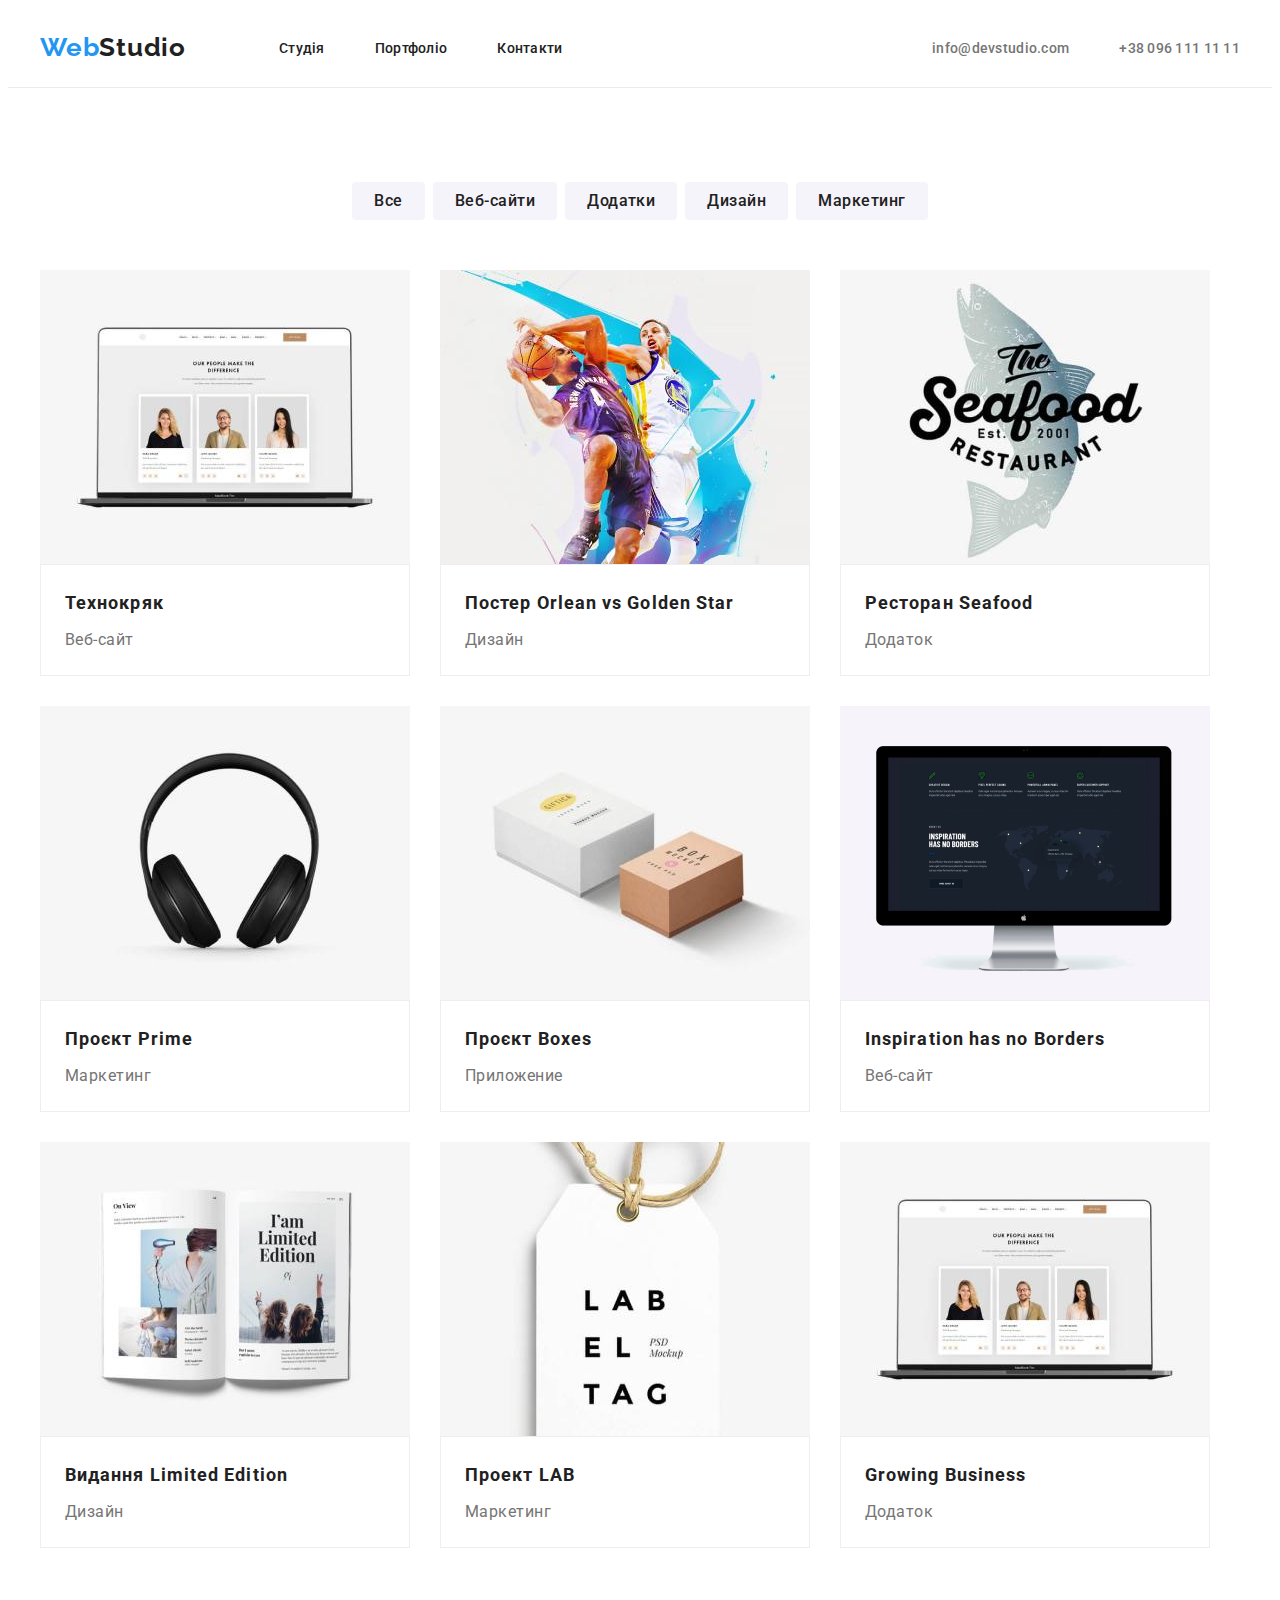
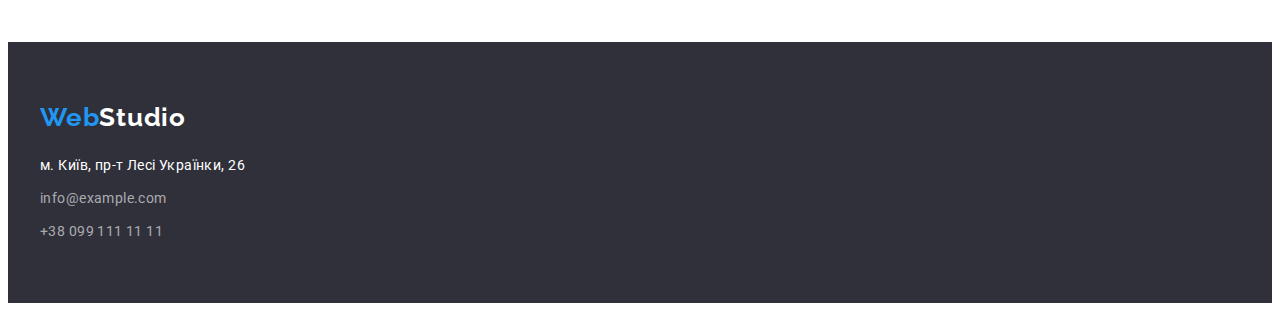
==== portfolio.html @ e96b26e4 "Copied files from previous work" ====
<!DOCTYPE html>
<html lang="uk">

<head>
    <meta charset="UTF-8">
    <meta http-equiv="X-UA-Compatible" content="IE=edge">
    <meta name="viewport" content="width=device-width, initial-scale=1.0">
    <title>Портфоліо</title>
    <link rel="preconnect" href="https://fonts.googleapis.com">
    <link rel="preconnect" href="https://fonts.gstatic.com" crossorigin>
    <link href="https://fonts.googleapis.com/css2?family=Raleway:wght@700&family=Roboto:wght@400;500;700;900&display=swap"
        rel="stylesheet">
    <link rel="stylesheet" href="https://cdnjs.cloudflare.com/ajax/libs/modern-normalize/1.1.0/modern-normalize.min.css"
        integrity="sha512-wpPYUAdjBVSE4KJnH1VR1HeZfpl1ub8YT/NKx4PuQ5NmX2tKuGu6U/JRp5y+Y8XG2tV+wKQpNHVUX03MfMFn9Q=="
        crossorigin="anonymous" referrerpolicy="no-referrer" />
    <link rel="stylesheet" href="./css/styles.css">
</head>
<body>

        <header class="header">
        
            <div class="header-list container">
                <!--Site logo-->
                <a href="./index.html" class="site-logo-header"><span class="site-logo-blue">Web</span>Studio</a>
        
                <!--Menu navigation-->
                <nav class="navigation">
                    <ul class="navigation-list li">
                        <li class="navigation-item"><a href="./index.html" class="navigation-link hover">Студія</a></li>
                        <li class="navigation-item"><a href="./portfolio.html" class="navigation-link hover">Портфоліо</a></li>
                        <li class="navigation-item"><a href="" class="navigation-link hover">Контакти</a></li>
                    </ul>
        
                </nav>
                <ul class="contact-list li">
                    <li class="contact-item"><a href="mailto:info@devstudio.com"
                            class="contact-link hover">info@devstudio.com</a></li>
                    <li class="contact-item"><a href="tel:+380961111111" class="contact-link hover">+38 096 111 11 11</a></li>
                </ul>
        
            </div>
        
        </header>
        
        
        <main>

            <section class="section">

                <div class="container">

                    <h1 class="visually-hidden">Портфоліо</h1>
                    
                    <!-- Filters -->
                    
                    <ul class="filters-list li">
                        <li class="filters-item"><button type="button" class="filters-item-btn">Все</button></li>
                        <li class="filters-item"><button type="button" class="filters-item-btn">Веб-сайти</button></li>
                        <li class="filters-item"><button type="button" class="filters-item-btn">Додатки</button></li>
                        <li class="filters-item"><button type="button" class="filters-item-btn">Дизайн</button></li>
                        <li class="filters-item"><button type="button" class="filters-item-btn">Маркетинг</button></li>
                    </ul>
                    
                    
                    <!-- Sample work -->
                    
                    <ul class="sample-list li">
                    
                        <li class="sample-item">
                            <img src="./images/img4.jpg" alt="Ноутбук, на якому відкрито сайт" width="370" height="294">
                            <div class="sample-div">
                                <h2 class="sample-title">Технокряк</h2>
                                <p class="simple-after-title">Веб-сайт</p>
                            </div>
                            
                        </li>
                    
                        <li class="sample-item">
                            <img src="./images/img5.jpg" alt="Постер з баскетболістами" width="370" height="294">
                            <div class="sample-div">
                                <h2 class="sample-title">Постер Orlean vs Golden Star</h2>
                                <p class="simple-after-title">Дизайн</p>
                            </div>
                            
                        </li>
                    
                        <li class="sample-item">
                            <img src="./images/img6.jpg" alt="Логотип застосунку ресторана" width="370" height="294">
                            <div class="sample-div">
                                <h2 class="sample-title">Ресторан <span lang="en">Seafood</span></h2>
                                <p class="simple-after-title">Додаток</p>
                            </div>
                            
                        </li>
                    
                        <li class="sample-item">
                            <img src="./images/img7.jpg" alt="Навушники" width="370" height="294">
                            <div class="sample-div">
                                <h2 class="sample-title">Проєкт <span lang="en">Prime</span></h2>
                                <p class="simple-after-title">Маркетинг</p>
                            </div>
                            
                        </li>
                    
                        <li class="sample-item">
                            <img src="./images/img8.jpg" alt="Дві коробки" width="370" height="294">
                            <div class="sample-div">
                                <h2 class="sample-title">Проєкт <span lang="en">Boxes</span></h2>
                                <p class="simple-after-title">Приложение</p>
                            </div>
                            
                        </li>
                    
                        <li class="sample-item">
                            <img src="./images/img9.jpg" alt="Монітор, на якому відкрито сайт" width="370" height="294" >
                            <div class="sample-div">
                                <h2 class="sample-title"><span lang="en">Inspiration has no Borders</span></h2>
                                <p class="simple-after-title">Веб-сайт</p>
                            </div>
                            
                        </li>
                    
                        <li class="sample-item">
                            <img src="./images/img10.jpg" alt="Відкрита книга" width="370" height="294">
                            <div class="sample-div">
                                <h2 class="sample-title">Видання <span lang="en">Limited Edition</span></h2>
                                <p class="simple-after-title">Дизайн</p>
                            </div>
                            
                        </li>
                    
                        <li class="sample-item">
                            <img src="./images/img11.jpg" alt="Бірочка на мотузку с написом" width="370" height="294">
                            <div class="sample-div">
                                <h2 class="sample-title">Проект <span lang="en">LAB</span></h2>
                                <p class="simple-after-title">Маркетинг</p>
                            </div>
                            
                        </li>
                    
                        <li class="sample-item">
                            <img src="./images/img4.jpg" alt="Ноутбук, на якому відкрито сайт" width="370" height="294">
                            <div class="sample-div">
                                <h2 class="sample-title"><span lang="en">Growing Business</span></h2>
                                <p class="simple-after-title">Додаток</p>
                            </div>
                            
                        </li>
                    </ul>

                </div>
                
            </section>
                   
        
        </main>
        
        <footer class="footer">
        
            <div class="container">
        
                <!--Site logo-->
                <a href="./index.html" class="site-logo-footer"><span class="site-logo-blue">Web</span>Studio</a>
        
        
                <address class="footer-contacts">
        
                    <ul class="footer-contacts-list li">
                        <li class="footer-contacts-item"><a
                                href="https://www.google.com.ua/maps/place/%D0%B1%D1%83%D0%BB%D1%8C%D0%B2%D0%B0%D1%80+%D0%9B%D0%B5%D1%81%D1%96+%D0%A3%D0%BA%D1%80%D0%B0%D1%97%D0%BD%D0%BA%D0%B8,+26,+%D0%9A%D0%B8%D1%97%D0%B2,+02000/@50.4265841,30.5361971,17z/data=!3m1!4b1!4m5!3m4!1s0x40d4cf0e033ecbe9:0x57a4dffefec77da0!8m2!3d50.4265807!4d30.5383858?hl=uk"
                                target="_blank" rel="noopener noreferrer nofollow" class="footer-contacts-link">м. Київ, пр-т
                                Лесі
                                Українки, 26</a></li>
                        <li class="footer-contacts-item"><a href="mailto:info@example.com"
                                class="footer-contacts-link grey">info@example.com</a></li>
                        <li class="footer-contacts-item"><a href="tel:+380991111111" class="footer-contacts-link grey">+38 099
                                111 11 11</a></li>
                    </ul>
        
                </address>
        
            </div>
        
        </footer>
   
    

</body>

</html>
---- css/styles.css ----
:root {
    --dark-color:#212121;
    --hover-color:#2196F3;
    --grey-color: #757575;
    --white-color:#fff;
    --lite-grey-color:#f5f4fa;
    
}

body {
    font-family: 'Roboto', sans-serif;
    color: var(--dark-color);
    
}
p, h1, h2, h3, h4, h5, h6 {
    margin: 0;
    padding: 0;
 }

ul {
    margin: 0;
    padding-left: 0;
}

img {
    display: block;
    max-width: 100%;
    height: auto;
}


.section {
    padding-top: 94px;
    padding-bottom: 94px;
    
}

.li {
    list-style: none;
    text-align: center;
    
}

.visually-hidden {
    position: absolute;
    white-space: nowrap;
    width: 1px;
    height: 1px;
    overflow: hidden;
    border: 0;
    padding: 0;
    clip: rect(0 0 0 0);
    clip-path: inset(50%);
    margin: -1px;
}

.hover:hover,
.hover:focus {
    color: var(--hover-color);

}

.container {
    width: 1200px;
    padding-left: 15px;
    padding-right: 15px;
    margin: 0 auto;
    
}

.header {
    padding-top: 24px;
    padding-bottom: 24px;
    border-bottom-width: 1px;
    border-bottom-style: solid;
    border-bottom-color: rgb(236, 236, 236)
    
}

.header-list {
    display: flex;
    align-items: center;
    
    
    
    }

.header-list .navigation-list, .header-list .contact-list {
    display: flex;
    align-items: center;
} 
/* Menu navigation */
.site-logo-header {
    font-family: 'Raleway', sans-serif;
    font-weight: 700;
    font-size: 26px;
    line-height: calc(31/26);
    letter-spacing: 0.03em;
    text-decoration: none;
    color: var(--dark-color);
    margin-right: 93px;
   
           
}

.site-logo-blue {
    color: var(--hover-color);
}



.navigation-item {
    margin-right: 50px;

}

.navigation-item:last-child {
    margin-right: 0;
}


.navigation-link {
    font-weight: 500;
    font-size: 14px;
    line-height: calc(16/14);
    letter-spacing: 0.02em;
    text-decoration: none;
    color: var(--dark-color);
    
    
        
}

.navigation-link:visited, .navigation-link:focus {
    color: var(--title-color);
}
.navigation-list , .navigation-list:visited {
    color: var(--dark-color);
}

.navigation-link:hover,
.navigation-linr:focus {
    color: var(--hover-color);
}

.contact-list {
    display: inline;
    margin-left: auto;
       
}

.contact-item {
    margin-left: 50px;
    margin-right: 0;
}

.contact-item:first-child {
    margin-left: 0;

}

.contact-list .contact-link {
    font-weight: 500;
    font-size: 14px;
    line-height: calc(16/14);
    letter-spacing: 0.02em;
    text-decoration: none;
    color: var(--grey-color)
}


.contact-link:hover, .contact-link:focus {
    color: var(--hover-color);
}

.contact-item > .contact-link {
    text-decoration: none;
    
}

.main-title {
    background-color: #2F303A;
    text-align: center;
    padding-top: 200px;
    padding-bottom: 200px;
}

.main-title-text {
    font-family: 'Roboto';
    font-style: normal;
    font-weight: 900;
    font-size: 44px;
    line-height: calc(60/44);
    text-align: center;
    letter-spacing: 0.06em;
    text-transform: uppercase;
    color: var(--white-color);

    max-width: 696px;
   
    
    margin-left: auto;
    margin-right: auto;
       
}

.order-btn {
    font-weight: 700;
    font-size: 16px;
    line-height: calc(30/16);
    align-items: center;
    text-align: center;
    color: var(--white-color);
    background-color: var(--hover-color);
    border: none;
    cursor: pointer;

    min-width: 216px;
    height: 50px;
    box-shadow: 0px 4px 4px rgba(0, 0, 0, 0.15);
    border-radius: 4px;
    margin-top: 30px;
    margin-left: auto;
    margin-right: auto;
    padding-left: 10px;
    padding-right: 10px;
}

    /* Filters*/

.filters-list {
    display: flex;
    gap: 8px;
    justify-content: center;
    margin-bottom: 50px;
}

.filters-item {
   
     
   }

.filters-item-btn {
    font-family: inherit;
    font-style: normal;
    font-weight: 500;
    font-size: 16px;
    line-height: 26px;
    text-align: center;
    letter-spacing: 0.03em;
    border: none;
    border-radius: 4px;

    cursor: pointer;
    color: var(--dark-color);
    background-color: #F5F4FA;
    padding: 6px 22px ;
    
}

.filters-item-btn:hover,
.filters-item-btn:focus,
.filters-item:hover,
.filters-item:focus {
    background-color: var(--hover-color);
    color: var(--white-color);
    border: none;
        border-radius: 4px;
}



/*Features*/


.features-list {
    display: flex;
    gap: 30px;
}

.features-item {
    flex-basis: calc((100%-60px)/4);
}

.features-title {
    font-weight: 700;
    font-size: 14px;
    line-height: calc(16/14);
    letter-spacing: 0.03em;
    text-transform: uppercase;
    text-align: left;
    color: var(--dark-color);

    margin-bottom: 10px;
}

.features-after-title {
        font-weight: 400;
        font-size: 14px;
        line-height: calc(24/14);
        letter-spacing: 0.03em;
        text-align: left;
        color: var(--grey-color);
}

/*Promo*/
.promo {
    padding-top: 0;
}

.promo-title {
    font-weight: 700;
    font-size: 36px;
    line-height: calc(42/36);
    text-align: center;
    letter-spacing: 0.03em;
    color: var(--dark-color);
    margin-bottom: 50px;
}

.promo-list {
    display: flex;
    gap: 30px;
}


/*Team*/

.team {    
    background-color: var(--lite-grey-color)
}


.team-title {
    font-style: normal;
    font-weight: 700;
    font-size: 36px;
    line-height: 42px;
    text-align: center;
    letter-spacing: 0.03em;
    color: var(--dark-color);
    margin-bottom: 50px;
    
}

.team-list {
    display: flex;
    gap: 30px;
}

.team-item {
    text-align: center;
    background-color: var(--white-color);
    
}

.team-div {
    padding-top: 30px;
    padding-bottom: 30px;
}

.team-item-title {
    font-weight: 500;
    font-size: 16px;
    line-height: calc(19/16);
    text-align: center;
    letter-spacing: 0.03em;
    color: var(--dark-color);

    margin-bottom: 10px;
    
}

.team-item-after-title {
    font-size: 16px;
    line-height: calc(19/16);
    text-align: center;
    letter-spacing: 0.03em;
    color: var(--grey-color);
    
}

/*Sample work*/

.sample-list {
    display: flex;
    flex-wrap: wrap;
    gap: 30px;
   
}

.sample-item {
    flex-basis: 370px;
    
}

.sample-div {
    padding: 20px 24px;
    border: 1px solid rgb(238, 238, 238);

}

.sample-title {
    font-weight: 700;
    font-size: 18px;
    line-height: calc(36/18);
    letter-spacing: 0.06em;
    text-align: left;
    color: var(--dark-color);
    margin-bottom: 4px;
    
}

.simple-after-title {
    font-size: 16px;
    line-height: calc(30/16);
    letter-spacing: 0.03em;
    text-align: left;
    color: var(--grey-color);
    
}


/*Footer*/

.footer {
    background-color:rgba(47, 48, 58, 1);
    padding-top: 60px;
    padding-bottom: 60px;
    
}

.footer-contacts {
    margin-top: 20px;

}

.site-logo-footer {
    font-family: 'Raleway', sans-serif;
    font-style: normal;
    font-weight: 700;
    font-size: 26px;
    line-height: calc(31/26);
    letter-spacing: 0.03em;
    color: var(--white-color);
    text-decoration: none;
    
    
}

.footer-contacts-list {
    font-style: normal;
    font-size: 14px;
    line-height: calc(24/14);
    letter-spacing: 0.03em;
    text-align: left;
    
    
}

.footer-contacts-item {
    margin-bottom: 9px;
}

.footer-contacts-item:last-child {
    margin-bottom: 0;
}

.footer-contacts-link {
    text-decoration: none
    
}

.footer-contacts-link {
    color: var(--white-color);
}

.grey {
    color: rgba(255, 255, 255, 0.6);
    ;
}

.footer-contacts-linl:hover, 
.footer-contacts-link:focus {
    color: var(--hover-color);
}
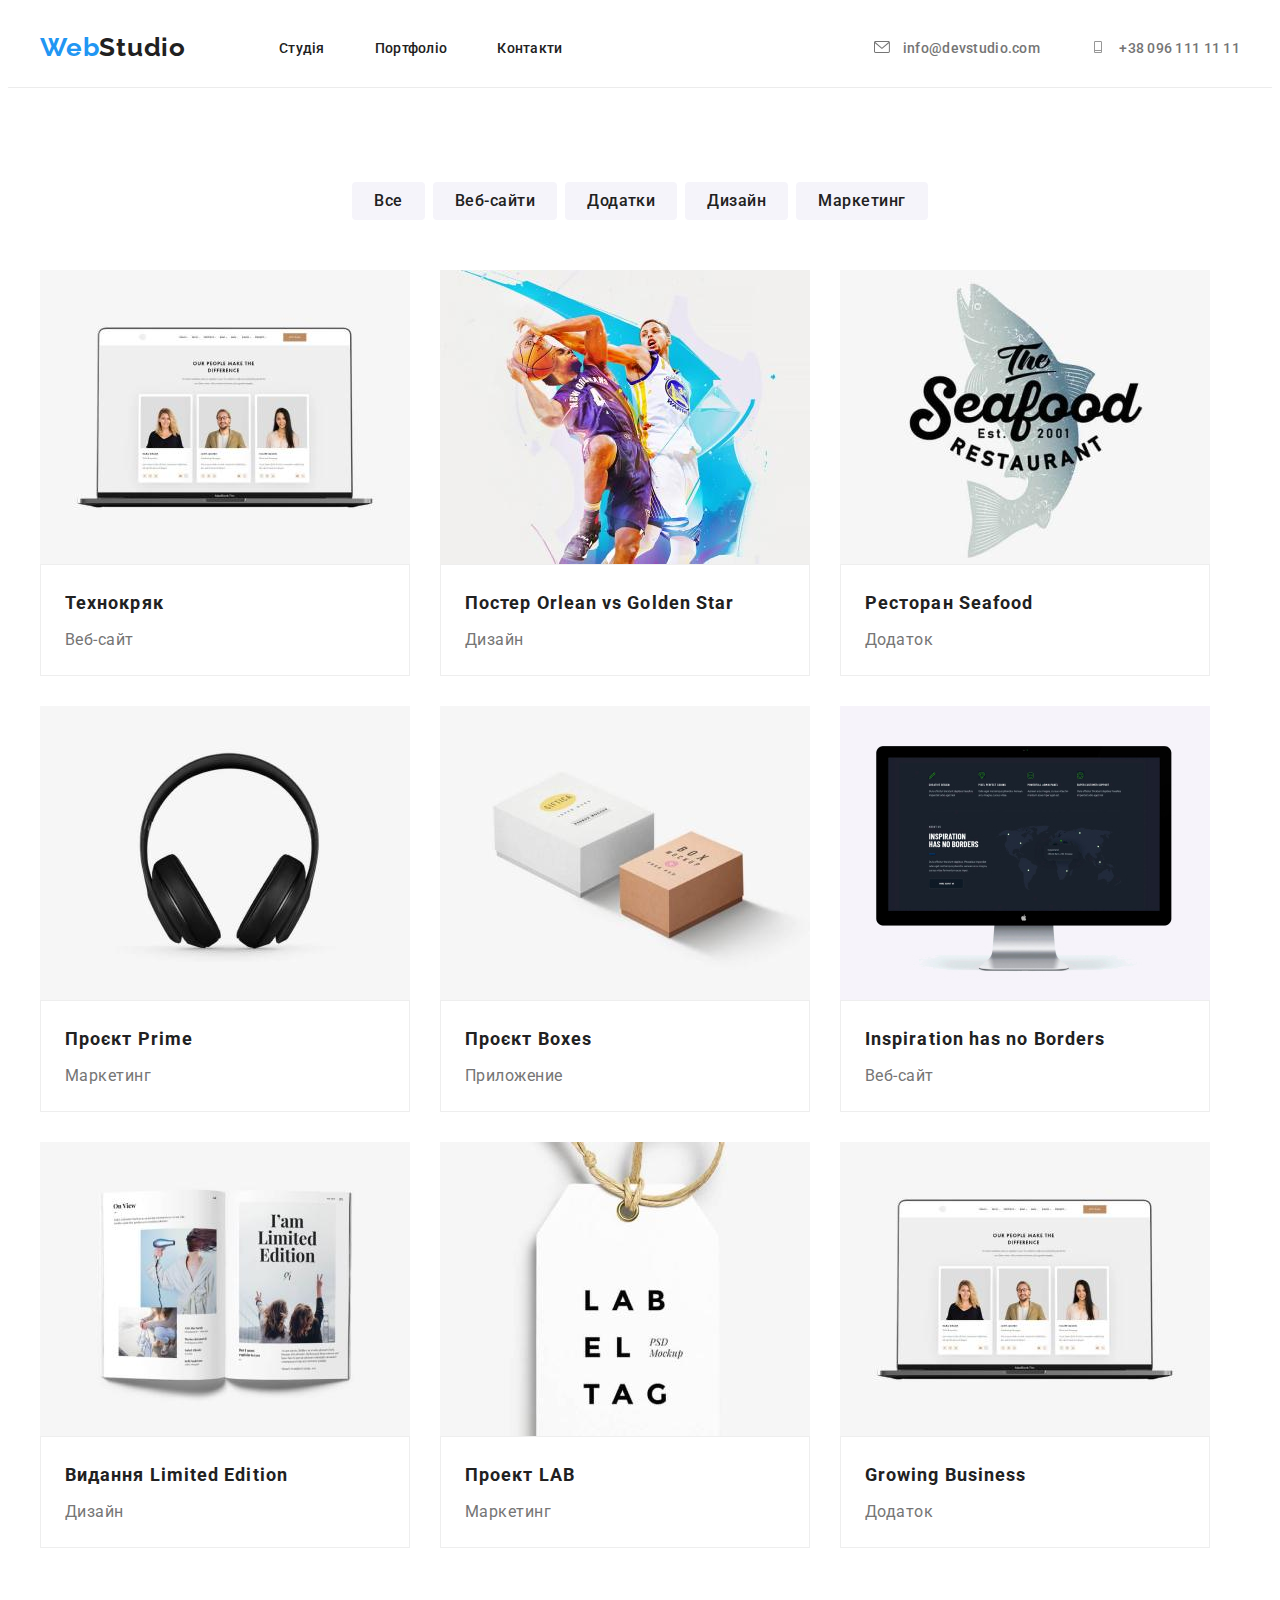
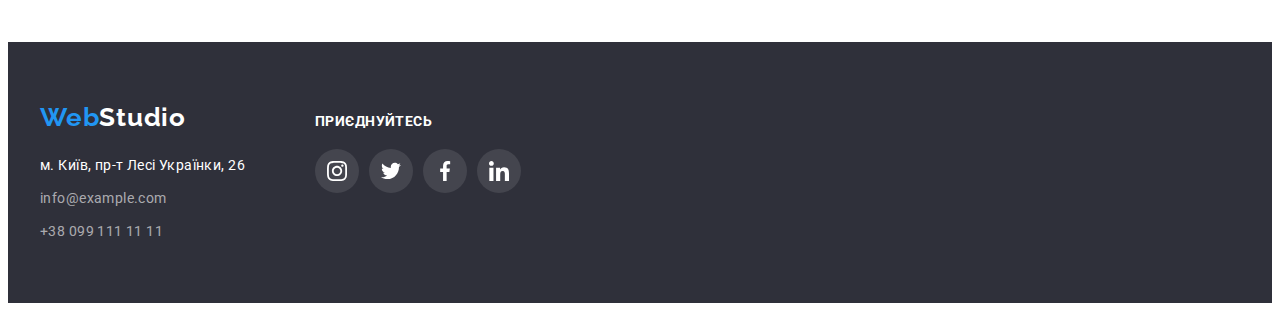
==== commit 53bf5fce: "Homework not done" ====
--- a/portfolio.html
+++ b/portfolio.html
@@ -18,7 +18,6 @@
 <body>
 
         <header class="header">
-        
             <div class="header-list container">
                 <!--Site logo-->
                 <a href="./index.html" class="site-logo-header"><span class="site-logo-blue">Web</span>Studio</a>
@@ -26,20 +25,30 @@
                 <!--Menu navigation-->
                 <nav class="navigation">
                     <ul class="navigation-list li">
-                        <li class="navigation-item"><a href="./index.html" class="navigation-link hover">Студія</a></li>
-                        <li class="navigation-item"><a href="./portfolio.html" class="navigation-link hover">Портфоліо</a></li>
-                        <li class="navigation-item"><a href="" class="navigation-link hover">Контакти</a></li>
-                    </ul>
-        
+                        <li class="navigation-item">
+                            <a href="./index.html" class="navigation-link hover">Студія</a>
+                        </li>
+                        <li class="navigation-item">
+                            <a href="./portfolio.html" class="navigation-link hover">Портфоліо</a>
+                        </li>
+                        <li class="navigation-item">
+                            <a href="" class="navigation-link hover">Контакти</a>
+                        </li>
+                    </ul>
                 </nav>
                 <ul class="contact-list li">
-                    <li class="contact-item"><a href="mailto:info@devstudio.com"
-                            class="contact-link hover">info@devstudio.com</a></li>
-                    <li class="contact-item"><a href="tel:+380961111111" class="contact-link hover">+38 096 111 11 11</a></li>
+                    <li class="contact-item">
+                        <a href="mailto:info@devstudio.com" class="contact-link hover"> <svg class="contact-icon-header">
+                                <use href="./images/icons.svg#icon-envelope" width="16" height="12"></use>
+                            </svg> info@devstudio.com</a>
+                    </li>
+                    <li class="contact-item">
+                        <a href="tel:+380961111111" class="contact-link hover"> <svg class="contact-icon-header">
+                                <use href="./images/icons.svg#icon-smartphone"></use>
+                            </svg> +38 096 111 11 11</a>
+                    </li>
                 </ul>
-        
             </div>
-        
         </header>
         
         
@@ -156,29 +165,49 @@
         </main>
         
         <footer class="footer">
-        
-            <div class="container">
-        
-                <!--Site logo-->
-                <a href="./index.html" class="site-logo-footer"><span class="site-logo-blue">Web</span>Studio</a>
-        
-        
-                <address class="footer-contacts">
-        
-                    <ul class="footer-contacts-list li">
-                        <li class="footer-contacts-item"><a
-                                href="https://www.google.com.ua/maps/place/%D0%B1%D1%83%D0%BB%D1%8C%D0%B2%D0%B0%D1%80+%D0%9B%D0%B5%D1%81%D1%96+%D0%A3%D0%BA%D1%80%D0%B0%D1%97%D0%BD%D0%BA%D0%B8,+26,+%D0%9A%D0%B8%D1%97%D0%B2,+02000/@50.4265841,30.5361971,17z/data=!3m1!4b1!4m5!3m4!1s0x40d4cf0e033ecbe9:0x57a4dffefec77da0!8m2!3d50.4265807!4d30.5383858?hl=uk"
-                                target="_blank" rel="noopener noreferrer nofollow" class="footer-contacts-link">м. Київ, пр-т
-                                Лесі
-                                Українки, 26</a></li>
-                        <li class="footer-contacts-item"><a href="mailto:info@example.com"
-                                class="footer-contacts-link grey">info@example.com</a></li>
-                        <li class="footer-contacts-item"><a href="tel:+380991111111" class="footer-contacts-link grey">+38 099
-                                111 11 11</a></li>
-                    </ul>
-        
-                </address>
-        
+            <div class="container footer-box">
+                <div>
+                    <!--Site logo-->
+                    <a href="./index.html" class="site-logo-footer"><span class="site-logo-blue">Web</span>Studio</a>
+        
+                    <address class="footer-contacts">
+                        <ul class="footer-contacts-list li">
+                            <li class="footer-contacts-item">
+                                <a href="https://www.google.com.ua/maps/place/%D0%B1%D1%83%D0%BB%D1%8C%D0%B2%D0%B0%D1%80+%D0%9B%D0%B5%D1%81%D1%96+%D0%A3%D0%BA%D1%80%D0%B0%D1%97%D0%BD%D0%BA%D0%B8,+26,+%D0%9A%D0%B8%D1%97%D0%B2,+02000/@50.4265841,30.5361971,17z/data=!3m1!4b1!4m5!3m4!1s0x40d4cf0e033ecbe9:0x57a4dffefec77da0!8m2!3d50.4265807!4d30.5383858?hl=uk"
+                                    target="_blank" rel="noopener noreferrer nofollow" class="footer-contacts-link">м. Київ,
+                                    пр-т Лесі
+                                    Українки, 26</a>
+                            </li>
+                            <li class="footer-contacts-item">
+                                <a href="mailto:info@example.com" class="footer-contacts-link grey">info@example.com</a>
+                            </li>
+                            <li class="footer-contacts-item">
+                                <a href="tel:+380991111111" class="footer-contacts-link grey">+38 099 111 11 11</a>
+                            </li>
+                        </ul>
+                    </address>
+        
+                </div>
+        
+        
+                <div class="social">
+                    <h3 class="social-title">приєднуйтесь</h3>
+                    <ul class="social-list li">
+                        <li class="social-item"><a href="" class="social-link"><svg class="social-icon" width="20" height="20">
+                                    <use href="./images/icons.svg#icon-instagram"></use>
+                                </svg></a></li>
+                        <li class="social-item"><a href="" class="social-link"><svg class="social-icon" width="20" height="20">
+                                    <use href="./images/icons.svg#icon-twitter"></use>
+                                </svg></a></li>
+                        <li class="social-item"><a href="" class="social-link"><svg class="social-icon" width="20" height="20">
+                                    <use href="./images/icons.svg#icon-facebook"></use>
+                                </svg></a></li>
+                        <li class="social-item"><a href="" class="social-link"><svg class="social-icon" width="20" height="20">
+                                    <use href="./images/icons.svg#icon-linkedin"></use>
+                                </svg></a></li>
+                    </ul>
+        
+                </div>
             </div>
         
         </footer>
--- a/css/styles.css
+++ b/css/styles.css
@@ -103,6 +103,7 @@
            
 }
 
+
 .site-logo-blue {
     color: var(--hover-color);
 }
@@ -145,11 +146,15 @@
 
 .contact-list {
     display: inline;
-    margin-left: auto;
+     margin-left: auto;
+   
        
 }
 
 .contact-item {
+    display: flex;
+    align-items: center;
+    justify-content: center;
     margin-left: 50px;
     margin-right: 0;
 }
@@ -178,8 +183,29 @@
     
 }
 
+.contact-icon-header {
+    width: 16px;
+    height: 12px;
+    fill: currentColor;
+    margin-right: 10px;
+}
+
+/*Hero*/
 .main-title {
+    max-width: 1600px;
+    
+
     background-color: #2F303A;
+    background-image: linear-gradient(
+        rgba(47, 48, 58, 0.4),
+        rgba(47, 48, 58, 0.4)
+    ) ,url(../images/hero_bg.jpg);
+    background-repeat: no-repeat;
+    background-position: center;
+    background-size: 1600px;
+    
+
+    margin: 0 auto;
     text-align: center;
     padding-top: 200px;
     padding-bottom: 200px;
@@ -235,10 +261,7 @@
     margin-bottom: 50px;
 }
 
-.filters-item {
-   
-     
-   }
+
 
 .filters-item-btn {
     font-family: inherit;
@@ -303,6 +326,8 @@
         color: var(--grey-color);
 }
 
+
+
 /*Promo*/
 .promo {
     padding-top: 0;
@@ -377,8 +402,100 @@
     text-align: center;
     letter-spacing: 0.03em;
     color: var(--grey-color);
-    
-}
+    margin-bottom: 16px;
+    
+}
+
+.team-soc-list {
+    display: flex;
+    align-items: center;
+    justify-content: center;
+    gap: 10px;
+}
+
+.team-soc-item {
+   
+}
+
+.team-soc-link {
+    width: 44px;
+    height: 44px;
+    border-radius: 50%;
+    background-color: transparent;
+    display: flex;
+    align-items: center;
+    justify-content: center;
+}
+
+.team-soc-icon {
+    fill: #AFB1B8;
+    
+}
+
+.team-soc-link:hover,
+.team-soc-link:focus {
+    background-color: var(--hover-color);
+}
+
+.team-soc-link:hover .team-soc-icon,
+.team-soc-link:focus .team-soc-icon {
+    fill: var(--white-color);
+    
+}
+/*Clients*/
+
+.clients {}
+
+.clients-title {
+    font-weight: 700;
+    font-size: 36px;
+    line-height: calc(42/36);
+    text-align: center;
+    letter-spacing: 0.03em;
+    color: var(--dark-color);
+    margin-bottom: 50px;
+}
+
+.clients-list {
+    display: flex;
+    gap: 30px;
+    align-items: center;
+    justify-content: center;
+}
+
+.clients-item {
+       
+    width: 170px;
+    height: 92px;
+    left: 215px;
+    top: 2490px;
+    
+    border: 1px solid #AFB1B8;
+    border-radius: 4px;
+    
+}
+
+
+
+.clients-link {
+    display: flex;
+    align-items: center;
+    justify-content: center;
+    fill: #AFB1B8;
+}
+
+.clients-item:hover,
+.clients-item:focus {
+    border: 1px solid var(--hover-color);
+    
+}
+
+.clients-link:hover,
+.clients-link:focus {
+    fill: #2196F3;
+}
+
+
 
 /*Sample work*/
 
@@ -484,3 +601,50 @@
 .footer-contacts-link:focus {
     color: var(--hover-color);
 }
+
+.footer-box {
+    display: flex;
+    gap: 70px;
+    align-items: baseline;
+    
+}
+.social {
+    width: 206px;
+    height: 80px;
+
+    
+}
+.social-list {
+    display: flex;
+    align-items: center;
+    justify-content: center;
+    gap: 10px;
+}
+
+.social-title {
+    font-weight: 700;
+    font-size: 14px;
+    line-height: 16px;
+    letter-spacing: 0.03em;
+    text-transform: uppercase;
+    color: var(--white-color);
+    margin-bottom: 20px;
+}
+
+.social-link {
+    width: 44px;
+    height: 44px;
+    border-radius: 50%;
+    background-color: rgba(255, 255, 255, 0.1);;
+    display: flex;
+    align-items: center;
+    justify-content: center;
+}
+
+.social-link:hover,
+.social-link:focus {
+    background-color: var(--hover-color);
+}
+.social-icon {
+    fill: var(--white-color);
+}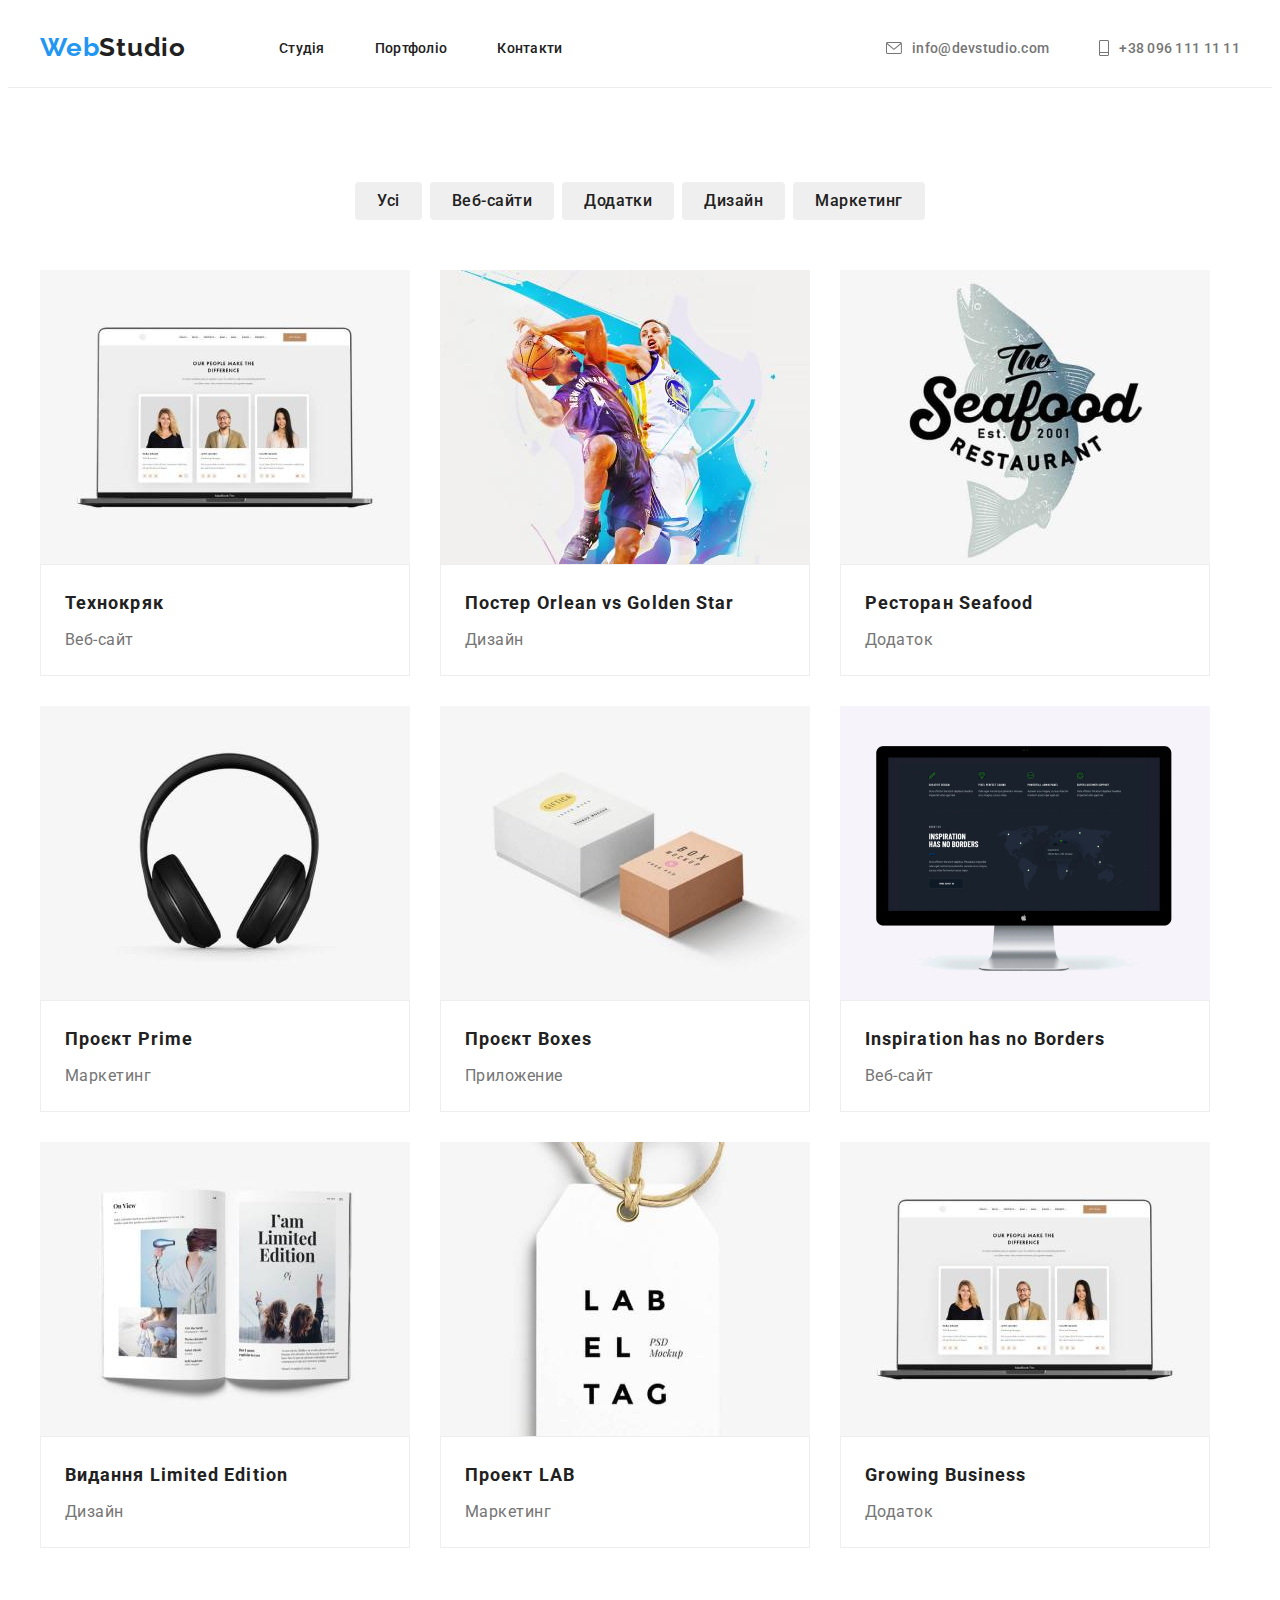
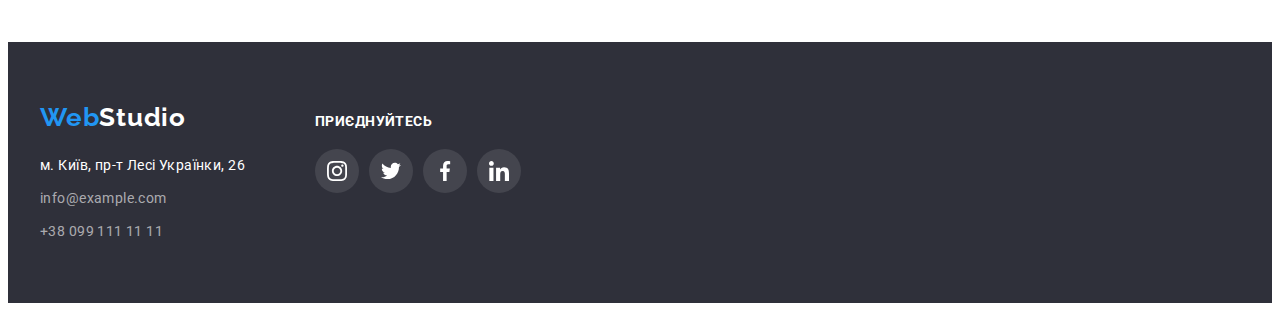
==== commit 305998cb: "Fixed bugs" ====
--- a/portfolio.html
+++ b/portfolio.html
@@ -38,12 +38,13 @@
                 </nav>
                 <ul class="contact-list li">
                     <li class="contact-item">
-                        <a href="mailto:info@devstudio.com" class="contact-link hover"> <svg class="contact-icon-header">
+                        <a href="mailto:info@devstudio.com" class="contact-link hover"> <svg class="contact-icon envelope">
                                 <use href="./images/icons.svg#icon-envelope" width="16" height="12"></use>
                             </svg> info@devstudio.com</a>
                     </li>
                     <li class="contact-item">
-                        <a href="tel:+380961111111" class="contact-link hover"> <svg class="contact-icon-header">
+                        <a href="tel:+380961111111" class="contact-link hover"> <svg class="contact-icon smartphone" width="10"
+                                height="16">
                                 <use href="./images/icons.svg#icon-smartphone"></use>
                             </svg> +38 096 111 11 11</a>
                     </li>
@@ -63,7 +64,7 @@
                     <!-- Filters -->
                     
                     <ul class="filters-list li">
-                        <li class="filters-item"><button type="button" class="filters-item-btn">Все</button></li>
+                        <li class="filters-item"><button type="button" class="filters-item-btn">Усі</button></li>
                         <li class="filters-item"><button type="button" class="filters-item-btn">Веб-сайти</button></li>
                         <li class="filters-item"><button type="button" class="filters-item-btn">Додатки</button></li>
                         <li class="filters-item"><button type="button" class="filters-item-btn">Дизайн</button></li>
--- a/css/styles.css
+++ b/css/styles.css
@@ -140,7 +140,7 @@
 }
 
 .navigation-link:hover,
-.navigation-linr:focus {
+.navigation-link:focus {
     color: var(--hover-color);
 }
 
@@ -173,6 +173,11 @@
     color: var(--grey-color)
 }
 
+.contact-link {
+    display: flex;
+    align-items: center;
+    justify-content: center;
+}
 
 .contact-link:hover, .contact-link:focus {
     color: var(--hover-color);
@@ -183,12 +188,28 @@
     
 }
 
-.contact-icon-header {
+.contact-icon-envelope {
     width: 16px;
     height: 12px;
     fill: currentColor;
     margin-right: 10px;
 }
+
+.contact-icon {
+    fill: currentColor;
+    margin-right: 10px;
+}
+
+.envelope {
+    width: 16px;
+    height: 12px;
+}
+
+.smartphone {
+    width: 10px;
+    height: 16px;
+}
+
 
 /*Hero*/
 .main-title {
@@ -276,26 +297,34 @@
 
     cursor: pointer;
     color: var(--dark-color);
-    background-color: #F5F4FA;
+    
     padding: 6px 22px ;
     
 }
 
 .filters-item-btn:hover,
-.filters-item-btn:focus,
-.filters-item:hover,
-.filters-item:focus {
+.filters-item-btn:focus {
     background-color: var(--hover-color);
     color: var(--white-color);
-    border: none;
-        border-radius: 4px;
+    
+    box-shadow: 0px 3px 1px rgba(0, 0, 0, 0.1), 0px 1px 2px rgba(0, 0, 0, 0.08), 0px 2px 2px rgba(0, 0, 0, 0.12);
+    
 }
 
 
 
 /*Features*/
 
-
+.features-logo-box {
+    width: 270px;
+    height: 120px;
+    background-color: var(--lite-grey-color);
+    margin-bottom: 30px;
+
+    display: flex;
+    align-items: center;
+    justify-content: center;
+}
 .features-list {
     display: flex;
     gap: 30px;
@@ -377,6 +406,8 @@
     text-align: center;
     background-color: var(--white-color);
     
+    box-shadow: 0px 1px 3px rgba(0, 0, 0, 0.12), 0px 1px 1px rgba(0, 0, 0, 0.14), 0px 2px 1px rgba(0, 0, 0, 0.2);
+    border-radius: 0px 0px 4px 4px;
 }
 
 .team-div {
@@ -464,35 +495,36 @@
 }
 
 .clients-item {
+    
        
     width: 170px;
     height: 92px;
-    left: 215px;
-    top: 2490px;
-    
+    
+    
+    
+    
+}
+
+.clients-icon {
+    width: 106px;
+    height: 60px;
+}
+
+.clients-link {
+    width: 170px;
+    height: 92px;
+    display: flex;
+    align-items: center;
+    justify-content: center;
+    fill: #AFB1B8;
     border: 1px solid #AFB1B8;
     border-radius: 4px;
-    
-}
-
-
-
-.clients-link {
-    display: flex;
-    align-items: center;
-    justify-content: center;
-    fill: #AFB1B8;
-}
-
-.clients-item:hover,
-.clients-item:focus {
-    border: 1px solid var(--hover-color);
-    
 }
 
 .clients-link:hover,
 .clients-link:focus {
     fill: #2196F3;
+    border: 1px solid var(--hover-color);
 }
 
 
@@ -508,7 +540,14 @@
 
 .sample-item {
     flex-basis: 370px;
-    
+
+    
+    
+}
+
+.sample-item:hover, .sample-item:focus {
+border: 1px solid #EEEEEE;
+    box-shadow: 0px 1px 1px rgba(0, 0, 0, 0.12), 0px 4px 4px rgba(0, 0, 0, 0.06), 1px 4px 6px rgba(0, 0, 0, 0.16);
 }
 
 .sample-div {
